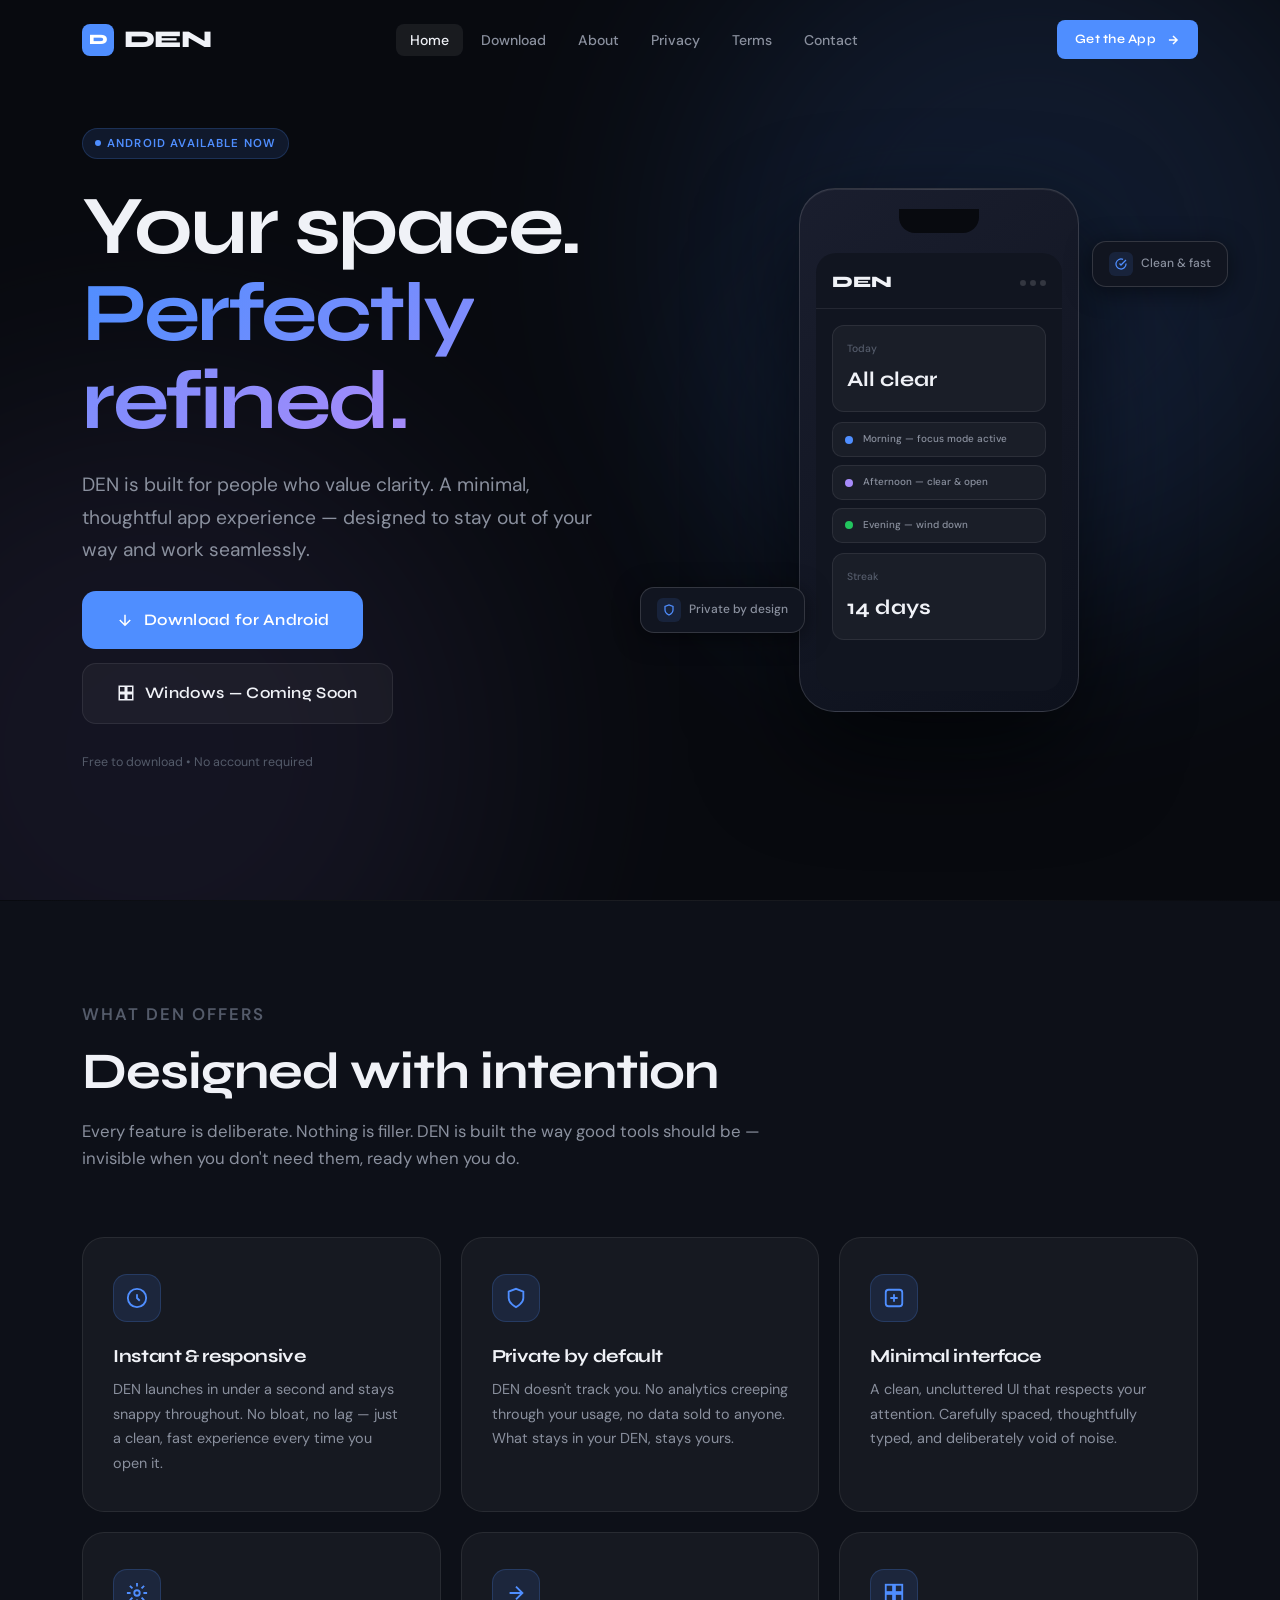
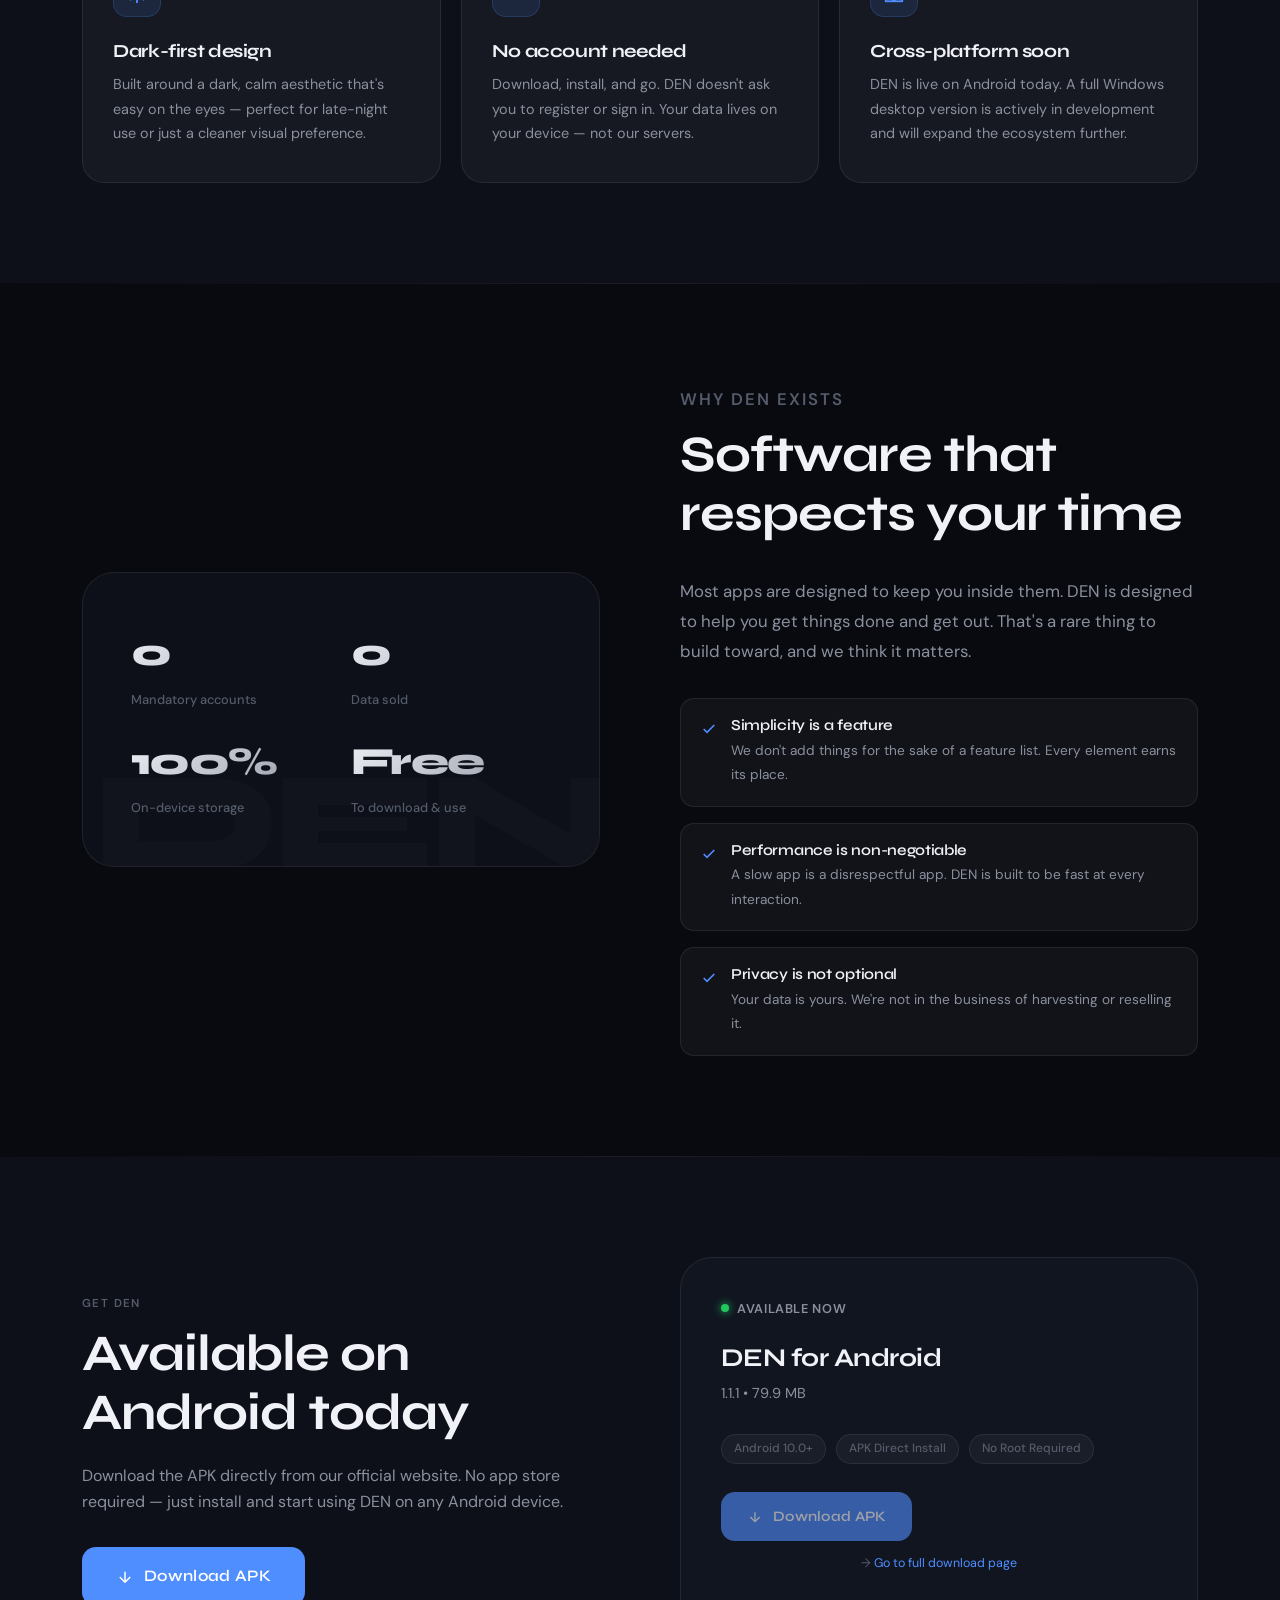
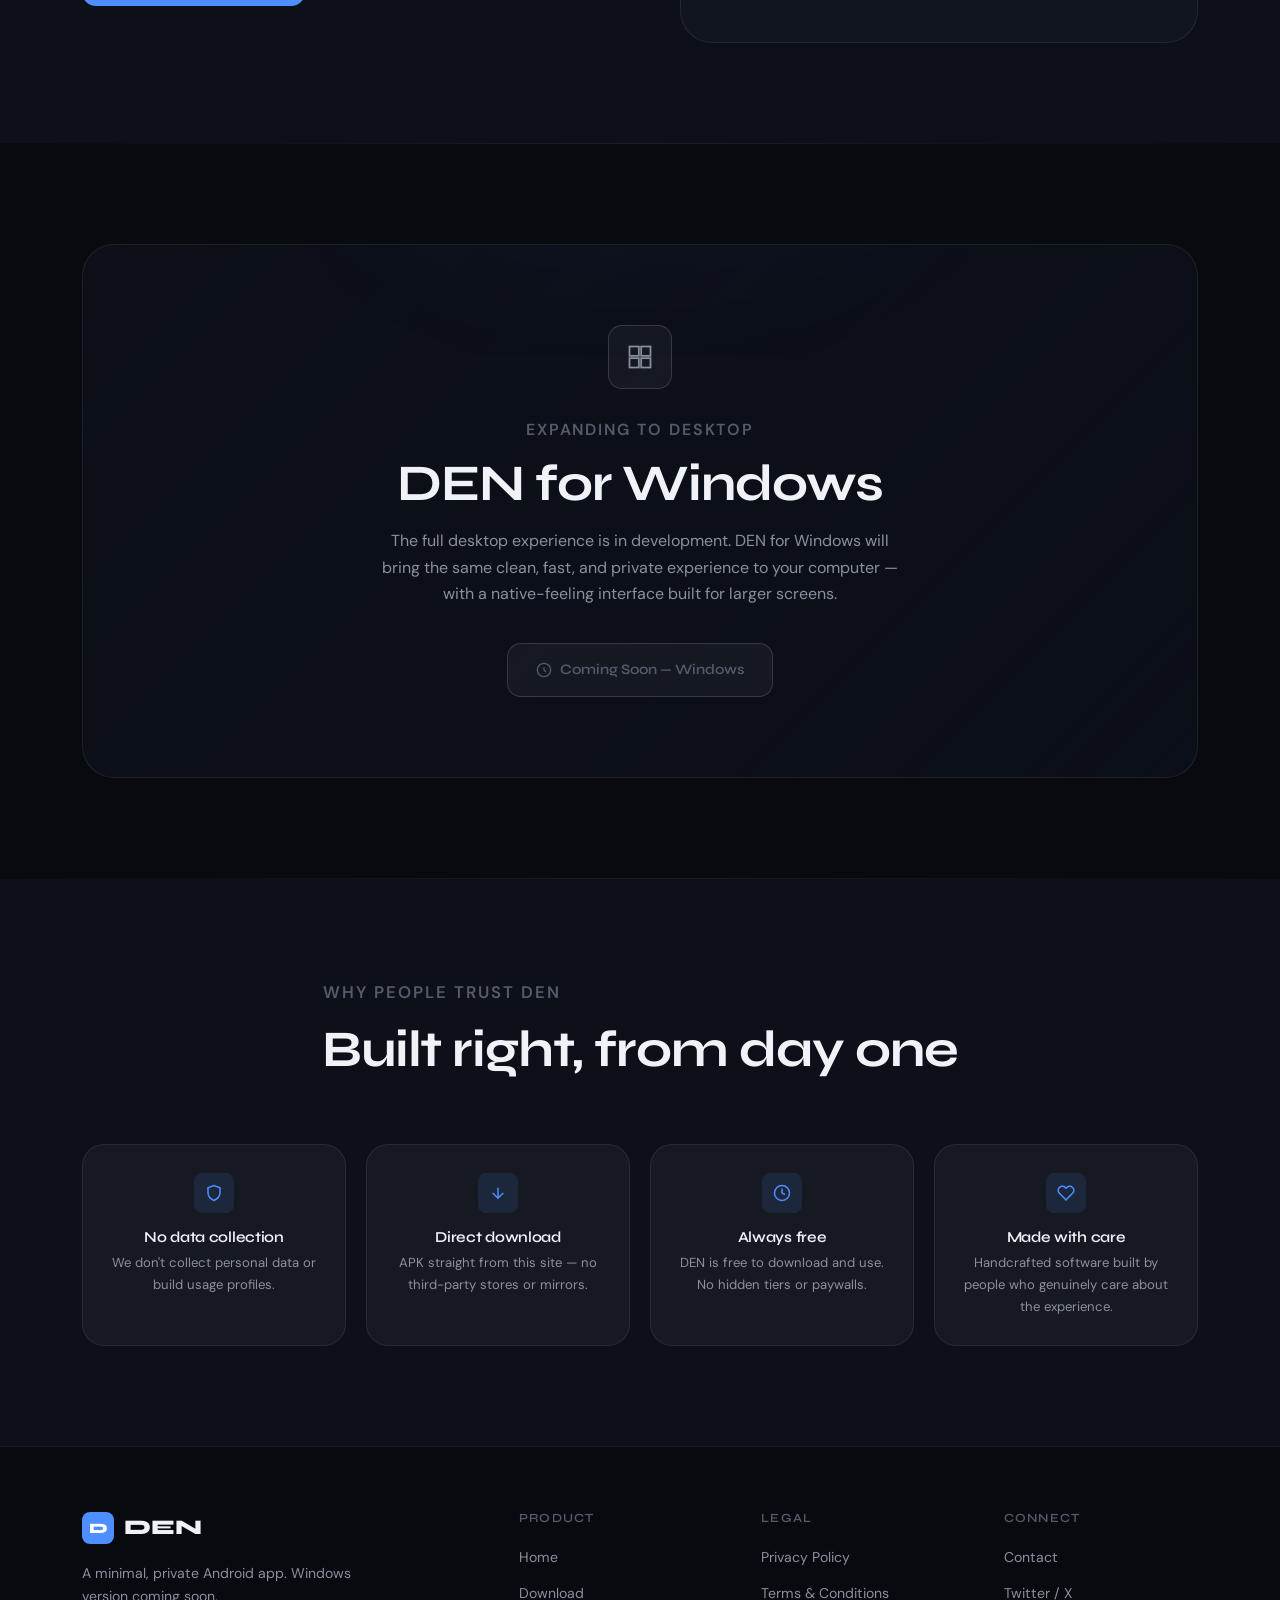
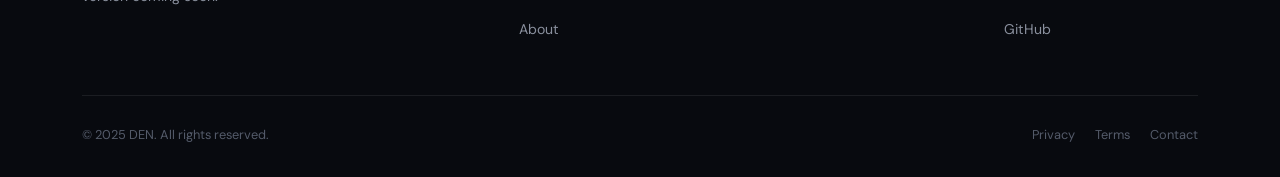
==== den_website/index.html @ f5a65019 "Fixed Laggy UI + Fixed Playlist Glitch + Auto Updater In App + Website Auto Updates + Fixed Admin Pa" ====
<!DOCTYPE html>
<html lang="en">

<head>
  <meta charset="UTF-8" />
  <meta name="viewport" content="width=device-width, initial-scale=1.0" />
  <meta name="description"
    content="DEN — A sleek, refined Android app. Download now and experience a new kind of simplicity." />
  <title>DEN — Your Space. Refined.</title>
  <link rel="preconnect" href="https://fonts.googleapis.com" />
  <link rel="preconnect" href="https://fonts.gstatic.com" crossorigin />
  <link rel="stylesheet" href="assets/css/style.css" />
</head>

<body>

  <!-- ── Navbar ── -->
  <nav class="navbar">
    <div class="container">
      <a href="index.html" class="nav-logo">
        <div class="logo-mark">D</div>
        DEN
      </a>
      <ul class="nav-links">
        <li><a href="index.html">Home</a></li>
        <li><a href="download.html">Download</a></li>
        <li><a href="about.html">About</a></li>
        <li><a href="privacy.html">Privacy</a></li>
        <li><a href="terms.html">Terms</a></li>
        <li><a href="contact.html">Contact</a></li>
      </ul>
      <div class="nav-cta">
        <a href="download.html" class="btn btn-primary btn-sm">
          Get the App
          <svg width="14" height="14" viewBox="0 0 24 24" fill="none" stroke="currentColor" stroke-width="2.5">
            <path d="M5 12h14M12 5l7 7-7 7" />
          </svg>
        </a>
      </div>
      <button class="nav-hamburger" aria-label="Open menu">
        <span></span><span></span><span></span>
      </button>
    </div>
  </nav>

  <!-- Mobile Nav -->
  <div class="nav-mobile">
    <a href="index.html">Home</a>
    <a href="download.html">Download</a>
    <a href="about.html">About</a>
    <a href="privacy.html">Privacy</a>
    <a href="terms.html">Terms</a>
    <a href="contact.html">Contact</a>
    <div class="nav-mobile-cta">
      <a href="download.html" class="btn btn-primary">Get the App</a>
    </div>
  </div>

  <main>

    <!-- ── Hero ── -->
    <section class="hero">
      <div class="hero-bg">
        <div class="hero-glow hero-glow-1"></div>
        <div class="hero-glow hero-glow-2"></div>
      </div>
      <div class="container">
        <div class="hero-grid">

          <div class="hero-content">
            <div class="hero-badge">
              <span class="tag">
                <span class="tag-dot"></span>
                Android Available Now
              </span>
            </div>
            <h1 class="hero-title">
              Your space.<br />
              <span>Perfectly refined.</span>
            </h1>
            <p class="hero-sub">
              DEN is built for people who value clarity. A minimal, thoughtful app experience — designed to stay out of
              your way and work seamlessly.
            </p>
            <div class="hero-actions">
              <!-- REPLACE: Update href with your actual APK download URL -->
              <a href="download.html" class="btn btn-primary btn-lg">
                <svg width="18" height="18" viewBox="0 0 24 24" fill="none" stroke="currentColor" stroke-width="2">
                  <path d="M12 5v14M5 12l7 7 7-7" />
                </svg>
                Download for Android
              </a>
              <a href="#windows" class="btn btn-ghost btn-lg">
                <svg width="18" height="18" viewBox="0 0 24 24" fill="none" stroke="currentColor" stroke-width="2">
                  <rect x="3" y="3" width="8" height="8" />
                  <rect x="13" y="3" width="8" height="8" />
                  <rect x="3" y="13" width="8" height="8" />
                  <rect x="13" y="13" width="8" height="8" />
                </svg>
                Windows — Coming Soon
              </a>
            </div>
            <p class="hero-note">Free to download &bull; No account required</p>
          </div>

          <div class="hero-visual">
            <div class="hero-device">
              <div class="hero-device-glow"></div>
              <div class="device-frame">
                <div class="device-notch"></div>
                <div class="device-screen">
                  <div class="screen-header">
                    <span class="screen-logo">DEN</span>
                    <div class="screen-dots">
                      <span></span><span></span><span></span>
                    </div>
                  </div>
                  <div class="screen-body">
                    <div class="screen-card">
                      <div class="screen-card-title">Today</div>
                      <div class="screen-card-val">All clear</div>
                    </div>
                    <div class="screen-list">
                      <div class="screen-item">
                        <div class="screen-item-dot" style="background:#4f8eff"></div>
                        <div class="screen-item-text">Morning — focus mode active</div>
                      </div>
                      <div class="screen-item">
                        <div class="screen-item-dot" style="background:#a78bfa"></div>
                        <div class="screen-item-text">Afternoon — clear &amp; open</div>
                      </div>
                      <div class="screen-item">
                        <div class="screen-item-dot" style="background:#22c55e"></div>
                        <div class="screen-item-text">Evening — wind down</div>
                      </div>
                    </div>
                    <div class="screen-card">
                      <div class="screen-card-title">Streak</div>
                      <div class="screen-card-val">14 days</div>
                    </div>
                  </div>
                </div>
              </div>
            </div>

            <div class="hero-float-tag hero-float-tag-1">
              <div class="float-icon">
                <svg width="12" height="12" viewBox="0 0 24 24" fill="none" stroke="currentColor" stroke-width="2.5">
                  <path d="M22 11.08V12a10 10 0 1 1-5.93-9.14" />
                  <polyline points="22,4 12,14.01 9,11.01" />
                </svg>
              </div>
              Clean &amp; fast
            </div>
            <div class="hero-float-tag hero-float-tag-2">
              <div class="float-icon">
                <svg width="12" height="12" viewBox="0 0 24 24" fill="none" stroke="currentColor" stroke-width="2.5">
                  <path d="M12 22s8-4 8-10V5l-8-3-8 3v7c0 6 8 10 8 10z" />
                </svg>
              </div>
              Private by design
            </div>
          </div>

        </div>
      </div>
    </section>

    <div class="divider"></div>

    <!-- ── Features ── -->
    <section class="features">
      <div class="container">
        <div class="section-head reveal">
          <p class="label">What DEN offers</p>
          <h2>Designed with intention</h2>
          <p>Every feature is deliberate. Nothing is filler. DEN is built the way good tools should be — invisible when
            you don't need them, ready when you do.</p>
        </div>

        <div class="features-grid">
          <div class="feature-card reveal reveal-delay-1">
            <div class="feature-icon">
              <svg width="22" height="22" viewBox="0 0 24 24" fill="none" stroke="currentColor" stroke-width="2">
                <circle cx="12" cy="12" r="10" />
                <path d="M12 8v4l3 3" />
              </svg>
            </div>
            <h3>Instant &amp; responsive</h3>
            <p>DEN launches in under a second and stays snappy throughout. No bloat, no lag — just a clean, fast
              experience every time you open it.</p>
          </div>

          <div class="feature-card reveal reveal-delay-2">
            <div class="feature-icon">
              <svg width="22" height="22" viewBox="0 0 24 24" fill="none" stroke="currentColor" stroke-width="2">
                <path d="M12 22s8-4 8-10V5l-8-3-8 3v7c0 6 8 10 8 10z" />
              </svg>
            </div>
            <h3>Private by default</h3>
            <p>DEN doesn't track you. No analytics creeping through your usage, no data sold to anyone. What stays in
              your DEN, stays yours.</p>
          </div>

          <div class="feature-card reveal reveal-delay-3">
            <div class="feature-icon">
              <svg width="22" height="22" viewBox="0 0 24 24" fill="none" stroke="currentColor" stroke-width="2">
                <rect x="3" y="3" width="18" height="18" rx="3" />
                <path d="M8 12h8M12 8v8" />
              </svg>
            </div>
            <h3>Minimal interface</h3>
            <p>A clean, uncluttered UI that respects your attention. Carefully spaced, thoughtfully typed, and
              deliberately void of noise.</p>
          </div>

          <div class="feature-card reveal reveal-delay-1">
            <div class="feature-icon">
              <svg width="22" height="22" viewBox="0 0 24 24" fill="none" stroke="currentColor" stroke-width="2">
                <circle cx="12" cy="12" r="3" />
                <path
                  d="M12 1v4M12 19v4M4.22 4.22l2.83 2.83M16.95 16.95l2.83 2.83M1 12h4M19 12h4M4.22 19.78l2.83-2.83M16.95 7.05l2.83-2.83" />
              </svg>
            </div>
            <h3>Dark-first design</h3>
            <p>Built around a dark, calm aesthetic that's easy on the eyes — perfect for late-night use or just a
              cleaner visual preference.</p>
          </div>

          <div class="feature-card reveal reveal-delay-2">
            <div class="feature-icon">
              <svg width="22" height="22" viewBox="0 0 24 24" fill="none" stroke="currentColor" stroke-width="2">
                <path d="M5 12h14M12 5l7 7-7 7" />
              </svg>
            </div>
            <h3>No account needed</h3>
            <p>Download, install, and go. DEN doesn't ask you to register or sign in. Your data lives on your device —
              not our servers.</p>
          </div>

          <div class="feature-card reveal reveal-delay-3">
            <div class="feature-icon">
              <svg width="22" height="22" viewBox="0 0 24 24" fill="none" stroke="currentColor" stroke-width="2">
                <rect x="3" y="3" width="8" height="8" />
                <rect x="13" y="3" width="8" height="8" />
                <rect x="3" y="13" width="8" height="8" />
                <rect x="13" y="13" width="8" height="8" />
              </svg>
            </div>
            <h3>Cross-platform soon</h3>
            <p>DEN is live on Android today. A full Windows desktop version is actively in development and will expand
              the ecosystem further.</p>
          </div>
        </div>
      </div>
    </section>

    <div class="divider"></div>

    <!-- ── Philosophy ── -->
    <section class="philosophy">
      <div class="container">
        <div class="philosophy-inner">

          <div class="philosophy-visual reveal">
            <div class="phil-box">
              <div class="phil-stats">
                <div class="phil-stat">
                  <div class="phil-stat-num">0</div>
                  <div class="phil-stat-label">Mandatory accounts</div>
                </div>
                <div class="phil-stat">
                  <div class="phil-stat-num">0</div>
                  <div class="phil-stat-label">Data sold</div>
                </div>
                <div class="phil-stat">
                  <div class="phil-stat-num">100%</div>
                  <div class="phil-stat-label">On-device storage</div>
                </div>
                <div class="phil-stat">
                  <div class="phil-stat-num">Free</div>
                  <div class="phil-stat-label">To download &amp; use</div>
                </div>
              </div>
            </div>
          </div>

          <div class="philosophy-content reveal reveal-delay-2">
            <div>
              <p class="label" style="margin-bottom:12px">Why DEN exists</p>
              <h2>Software that respects your time</h2>
            </div>
            <p>Most apps are designed to keep you inside them. DEN is designed to help you get things done and get out.
              That's a rare thing to build toward, and we think it matters.</p>

            <div class="philosophy-points">
              <div class="phil-point">
                <div class="phil-point-icon">
                  <svg width="16" height="16" viewBox="0 0 24 24" fill="none" stroke="currentColor" stroke-width="2.5">
                    <polyline points="20 6 9 17 4 12" />
                  </svg>
                </div>
                <div>
                  <h4>Simplicity is a feature</h4>
                  <p>We don't add things for the sake of a feature list. Every element earns its place.</p>
                </div>
              </div>
              <div class="phil-point">
                <div class="phil-point-icon">
                  <svg width="16" height="16" viewBox="0 0 24 24" fill="none" stroke="currentColor" stroke-width="2.5">
                    <polyline points="20 6 9 17 4 12" />
                  </svg>
                </div>
                <div>
                  <h4>Performance is non-negotiable</h4>
                  <p>A slow app is a disrespectful app. DEN is built to be fast at every interaction.</p>
                </div>
              </div>
              <div class="phil-point">
                <div class="phil-point-icon">
                  <svg width="16" height="16" viewBox="0 0 24 24" fill="none" stroke="currentColor" stroke-width="2.5">
                    <polyline points="20 6 9 17 4 12" />
                  </svg>
                </div>
                <div>
                  <h4>Privacy is not optional</h4>
                  <p>Your data is yours. We're not in the business of harvesting or reselling it.</p>
                </div>
              </div>
            </div>
          </div>

        </div>
      </div>
    </section>

    <div class="divider"></div>

    <!-- ── Download Preview ── -->
    <section class="download-preview">
      <div class="container">
        <div class="dl-preview-grid">

          <div class="reveal">
            <p class="label" style="margin-bottom:12px">Get DEN</p>
            <h2 style="margin-bottom:20px">Available on Android today</h2>
            <p style="margin-bottom:32px">Download the APK directly from our official website. No app store required —
              just install and start using DEN on any Android device.</p>
            <!-- REPLACE: Update href with your actual APK download URL -->
            <a href="download.html" class="btn btn-primary btn-lg">
              <svg width="18" height="18" viewBox="0 0 24 24" fill="none" stroke="currentColor" stroke-width="2">
                <path d="M12 5v14M5 12l7 7 7-7" />
              </svg>
              Download APK
            </a>
          </div>

          <div class="reveal reveal-delay-2">
            <div class="dl-card featured">
              <div class="dl-card-status">
                <div class="status-dot green"></div>
                <span class="status-text">Available Now</span>
              </div>
              <h3>DEN for Android</h3>
              <p><span class="app-version">1.1.1</span> &bull; <span class="app-size">79.9 MB</span></p>
              <div class="dl-card-meta">
                <span class="meta-chip">Android 10.0+</span>
                <span class="meta-chip">APK Direct Install</span>
                <span class="meta-chip">No Root Required</span>
              </div>
              <!-- REPLACE: Replace href="#" with your actual APK file URL -->
              <a href="#" class="btn btn-primary" style="pointer-events:none;opacity:.6">
                <svg width="16" height="16" viewBox="0 0 24 24" fill="none" stroke="currentColor" stroke-width="2">
                  <path d="M12 5v14M5 12l7 7 7-7" />
                </svg>
                Download APK
              </a>
              <p class="dl-note" style="margin-top:12px;font-size:.78rem;color:var(--text-3)">→ <a href="download.html"
                  style="color:var(--accent)">Go to full download page</a></p>
            </div>
          </div>

        </div>
      </div>
    </section>

    <div class="divider"></div>

    <!-- ── Windows Coming Soon ── -->
    <section class="windows-section" id="windows">
      <div class="container">
        <div class="windows-inner reveal">
          <div class="windows-icon">
            <svg width="28" height="28" viewBox="0 0 24 24" fill="none" stroke="currentColor" stroke-width="1.5">
              <rect x="3" y="3" width="8" height="8" />
              <rect x="13" y="3" width="8" height="8" />
              <rect x="3" y="13" width="8" height="8" />
              <rect x="13" y="13" width="8" height="8" />
            </svg>
          </div>
          <p class="label" style="margin-bottom:12px">Expanding to desktop</p>
          <h2>DEN for Windows</h2>
          <p>The full desktop experience is in development. DEN for Windows will bring the same clean, fast, and private
            experience to your computer — with a native-feeling interface built for larger screens.</p>
          <div class="windows-coming">
            <svg width="16" height="16" viewBox="0 0 24 24" fill="none" stroke="currentColor" stroke-width="2">
              <circle cx="12" cy="12" r="10" />
              <path d="M12 8v4l3 3" />
            </svg>
            Coming Soon — Windows
          </div>
        </div>
      </div>
    </section>

    <div class="divider"></div>

    <!-- ── Trust ── -->
    <section class="trust">
      <div class="container">
        <div class="section-head reveal" style="text-align:center">
          <p class="label">Why people trust DEN</p>
          <h2>Built right, from day one</h2>
        </div>
        <div class="trust-grid">
          <div class="trust-item reveal reveal-delay-1">
            <div class="trust-icon">
              <svg width="18" height="18" viewBox="0 0 24 24" fill="none" stroke="currentColor" stroke-width="2">
                <path d="M12 22s8-4 8-10V5l-8-3-8 3v7c0 6 8 10 8 10z" />
              </svg>
            </div>
            <h4>No data collection</h4>
            <p>We don't collect personal data or build usage profiles.</p>
          </div>
          <div class="trust-item reveal reveal-delay-2">
            <div class="trust-icon">
              <svg width="18" height="18" viewBox="0 0 24 24" fill="none" stroke="currentColor" stroke-width="2">
                <path d="M12 5v14M5 12l7 7 7-7" />
              </svg>
            </div>
            <h4>Direct download</h4>
            <p>APK straight from this site — no third-party stores or mirrors.</p>
          </div>
          <div class="trust-item reveal reveal-delay-3">
            <div class="trust-icon">
              <svg width="18" height="18" viewBox="0 0 24 24" fill="none" stroke="currentColor" stroke-width="2">
                <circle cx="12" cy="12" r="10" />
                <polyline points="12,6 12,12 16,14" />
              </svg>
            </div>
            <h4>Always free</h4>
            <p>DEN is free to download and use. No hidden tiers or paywalls.</p>
          </div>
          <div class="trust-item reveal reveal-delay-4">
            <div class="trust-icon">
              <svg width="18" height="18" viewBox="0 0 24 24" fill="none" stroke="currentColor" stroke-width="2">
                <path
                  d="M20.84 4.61a5.5 5.5 0 0 0-7.78 0L12 5.67l-1.06-1.06a5.5 5.5 0 0 0-7.78 7.78l1.06 1.06L12 21.23l7.78-7.78 1.06-1.06a5.5 5.5 0 0 0 0-7.78z" />
              </svg>
            </div>
            <h4>Made with care</h4>
            <p>Handcrafted software built by people who genuinely care about the experience.</p>
          </div>
        </div>
      </div>
    </section>

  </main>

  <!-- ── Footer ── -->
  <footer>
    <div class="container">
      <div class="footer-grid">
        <div class="footer-brand">
          <div class="footer-brand-logo">
            <div class="logo-mark">D</div>
            DEN
          </div>
          <p>A minimal, private Android app. Windows version coming soon.</p>
        </div>
        <div class="footer-col">
          <h5>Product</h5>
          <ul>
            <li><a href="index.html">Home</a></li>
            <li><a href="download.html">Download</a></li>
            <li><a href="about.html">About</a></li>
          </ul>
        </div>
        <div class="footer-col">
          <h5>Legal</h5>
          <ul>
            <li><a href="privacy.html">Privacy Policy</a></li>
            <li><a href="terms.html">Terms &amp; Conditions</a></li>
          </ul>
        </div>
        <div class="footer-col">
          <h5>Connect</h5>
          <ul>
            <li><a href="contact.html">Contact</a></li>
            <!-- REPLACE: Add social profile URLs -->
            <li><a href="#">Twitter / X</a></li>
            <li><a href="#">GitHub</a></li>
          </ul>
        </div>
      </div>
      <div class="footer-bottom">
        <p>&copy; 2025 DEN. All rights reserved.</p>
        <div class="footer-bottom-links">
          <a href="privacy.html">Privacy</a>
          <a href="terms.html">Terms</a>
          <a href="contact.html">Contact</a>
        </div>
      </div>
    </div>
  </footer>

  <script src="assets/js/script.js"></script>
</body>

</html>
---- den_website/assets/css/style.css ----
/* ============================================
   DEN — Global Stylesheet
   ============================================ */

@import url('https://fonts.googleapis.com/css2?family=Syne:wght@400;500;600;700;800&family=DM+Sans:ital,opsz,wght@0,9..40,300;0,9..40,400;0,9..40,500;1,9..40,300&display=swap');

/* ── Variables ── */
:root {
  --bg:          #080a0f;
  --bg-2:        #0d1018;
  --bg-3:        #111520;
  --surface:     rgba(255,255,255,0.04);
  --surface-2:   rgba(255,255,255,0.07);
  --border:      rgba(255,255,255,0.08);
  --border-2:    rgba(255,255,255,0.14);

  --text:        #f0f2f7;
  --text-2:      #8a909e;
  --text-3:      #545b6a;

  --accent:      #4f8eff;
  --accent-soft: rgba(79,142,255,0.12);
  --accent-glow: rgba(79,142,255,0.25);
  --accent-2:    #a78bfa;

  --radius-sm:   8px;
  --radius:      14px;
  --radius-lg:   22px;
  --radius-xl:   32px;

  --font-display: 'Syne', sans-serif;
  --font-body:    'DM Sans', sans-serif;

  --transition:  0.22s cubic-bezier(0.4,0,0.2,1);
  --shadow:      0 4px 24px rgba(0,0,0,0.5);
  --shadow-lg:   0 12px 60px rgba(0,0,0,0.7);
}

/* ── Reset ── */
*, *::before, *::after { box-sizing: border-box; margin: 0; padding: 0; }

html {
  scroll-behavior: smooth;
  -webkit-font-smoothing: antialiased;
}

body {
  font-family: var(--font-body);
  background: var(--bg);
  color: var(--text);
  line-height: 1.65;
  overflow-x: hidden;
}

img { display: block; max-width: 100%; }
a { color: inherit; text-decoration: none; }
button { cursor: pointer; border: none; background: none; font: inherit; }
ul { list-style: none; }

/* ── Scrollbar ── */
::-webkit-scrollbar { width: 6px; }
::-webkit-scrollbar-track { background: var(--bg); }
::-webkit-scrollbar-thumb { background: var(--border-2); border-radius: 99px; }

/* ── Selection ── */
::selection { background: var(--accent-soft); color: var(--text); }

/* ── Typography ── */
h1, h2, h3, h4, h5 {
  font-family: var(--font-display);
  font-weight: 700;
  line-height: 1.15;
  letter-spacing: -0.02em;
}

h1 { font-size: clamp(2.6rem, 6vw, 5rem); }
h2 { font-size: clamp(2rem, 4vw, 3.2rem); }
h3 { font-size: clamp(1.25rem, 2.5vw, 1.6rem); }
h4 { font-size: 1.1rem; font-weight: 600; }

p { color: var(--text-2); max-width: 60ch; }

/* ── Layout ── */
.container {
  width: 100%;
  max-width: 1180px;
  margin: 0 auto;
  padding: 0 32px;
}

section { padding: 100px 0; }

/* ── Utilities ── */
.tag {
  display: inline-flex;
  align-items: center;
  gap: 6px;
  font-size: 0.72rem;
  font-weight: 600;
  letter-spacing: 0.1em;
  text-transform: uppercase;
  color: var(--accent);
  background: var(--accent-soft);
  border: 1px solid rgba(79,142,255,0.2);
  padding: 5px 12px;
  border-radius: 99px;
}

.tag-dot {
  width: 6px;
  height: 6px;
  background: var(--accent);
  border-radius: 50%;
  animation: pulse 2s ease infinite;
}

@keyframes pulse {
  0%, 100% { opacity: 1; transform: scale(1); }
  50% { opacity: 0.5; transform: scale(0.7); }
}

.label {
  font-size: 0.72rem;
  font-weight: 600;
  letter-spacing: 0.12em;
  text-transform: uppercase;
  color: var(--text-3);
}

.section-head {
  margin-bottom: 64px;
}

.section-head .label {
  margin-bottom: 14px;
}

.section-head h2 {
  margin-bottom: 16px;
}

.section-head p {
  font-size: 1.05rem;
}

/* ── Divider ── */
.divider {
  height: 1px;
  background: linear-gradient(90deg, transparent, var(--border), transparent);
  margin: 0;
}

/* ── Buttons ── */
.btn {
  display: inline-flex;
  align-items: center;
  gap: 10px;
  font-family: var(--font-display);
  font-size: 0.9rem;
  font-weight: 600;
  letter-spacing: 0.02em;
  padding: 13px 26px;
  border-radius: var(--radius);
  transition: var(--transition);
  position: relative;
  overflow: hidden;
  white-space: nowrap;
}

.btn::before {
  content: '';
  position: absolute;
  inset: 0;
  opacity: 0;
  transition: opacity var(--transition);
}

.btn-primary {
  background: var(--accent);
  color: #fff;
  box-shadow: 0 0 0 0 var(--accent-glow);
}

.btn-primary::before {
  background: rgba(255,255,255,0.12);
}

.btn-primary:hover {
  transform: translateY(-2px);
  box-shadow: 0 8px 32px var(--accent-glow);
}

.btn-primary:hover::before { opacity: 1; }

.btn-primary:active { transform: translateY(0); }

.btn-ghost {
  background: var(--surface);
  color: var(--text);
  border: 1px solid var(--border);
}

.btn-ghost::before {
  background: var(--surface-2);
}

.btn-ghost:hover {
  border-color: var(--border-2);
  transform: translateY(-1px);
}

.btn-ghost:hover::before { opacity: 1; }

.btn-disabled {
  background: var(--surface);
  color: var(--text-3);
  border: 1px solid var(--border);
  cursor: not-allowed;
  pointer-events: none;
}

.btn-lg {
  font-size: 1rem;
  padding: 16px 34px;
  border-radius: var(--radius);
}

.btn-sm {
  font-size: 0.8rem;
  padding: 9px 18px;
  border-radius: var(--radius-sm);
}

/* ── Icon in button ── */
.btn svg {
  flex-shrink: 0;
  transition: transform var(--transition);
}
.btn:hover svg { transform: translateX(2px); }

/* ── Navbar ── */
.navbar {
  position: fixed;
  top: 0;
  left: 0;
  right: 0;
  z-index: 1000;
  padding: 20px 0;
  transition: background var(--transition), padding var(--transition), box-shadow var(--transition);
}

.navbar.scrolled {
  padding: 14px 0;
  background: rgba(8,10,15,0.85);
  backdrop-filter: blur(20px);
  -webkit-backdrop-filter: blur(20px);
  border-bottom: 1px solid var(--border);
  box-shadow: 0 4px 40px rgba(0,0,0,0.4);
}

.navbar .container {
  display: flex;
  align-items: center;
  justify-content: space-between;
}

.nav-logo {
  font-family: var(--font-display);
  font-size: 1.5rem;
  font-weight: 800;
  letter-spacing: -0.03em;
  color: var(--text);
  display: flex;
  align-items: center;
  gap: 10px;
  transition: opacity var(--transition);
}

.nav-logo:hover { opacity: 0.8; }

.logo-mark {
  width: 32px;
  height: 32px;
  background: var(--accent);
  border-radius: 8px;
  display: flex;
  align-items: center;
  justify-content: center;
  font-size: 0.9rem;
  font-weight: 800;
  color: #fff;
}

.nav-links {
  display: flex;
  align-items: center;
  gap: 4px;
}

.nav-links a {
  font-size: 0.88rem;
  font-weight: 500;
  color: var(--text-2);
  padding: 7px 14px;
  border-radius: var(--radius-sm);
  transition: var(--transition);
  position: relative;
}

.nav-links a:hover {
  color: var(--text);
  background: var(--surface);
}

.nav-links a.active {
  color: var(--text);
  background: var(--surface-2);
}

.nav-cta {
  display: flex;
  align-items: center;
  gap: 10px;
}

/* Hamburger */
.nav-hamburger {
  display: none;
  flex-direction: column;
  gap: 5px;
  padding: 8px;
  border-radius: var(--radius-sm);
  cursor: pointer;
  transition: background var(--transition);
}

.nav-hamburger:hover { background: var(--surface); }

.nav-hamburger span {
  display: block;
  width: 22px;
  height: 2px;
  background: var(--text);
  border-radius: 2px;
  transition: var(--transition);
}

.nav-hamburger.open span:nth-child(1) {
  transform: translateY(7px) rotate(45deg);
}
.nav-hamburger.open span:nth-child(2) { opacity: 0; transform: scaleX(0); }
.nav-hamburger.open span:nth-child(3) {
  transform: translateY(-7px) rotate(-45deg);
}

/* Mobile menu */
.nav-mobile {
  display: none;
  position: fixed;
  top: 0;
  left: 0;
  right: 0;
  bottom: 0;
  background: rgba(8,10,15,0.97);
  backdrop-filter: blur(24px);
  z-index: 999;
  flex-direction: column;
  align-items: center;
  justify-content: center;
  gap: 12px;
  opacity: 0;
  pointer-events: none;
  transition: opacity 0.3s ease;
}

.nav-mobile.open {
  display: flex;
  opacity: 1;
  pointer-events: all;
}

.nav-mobile a {
  font-family: var(--font-display);
  font-size: 2rem;
  font-weight: 700;
  color: var(--text-2);
  transition: var(--transition);
}

.nav-mobile a:hover,
.nav-mobile a.active { color: var(--text); }

.nav-mobile .nav-mobile-cta {
  margin-top: 24px;
}

/* ── Hero ── */
.hero {
  min-height: 100vh;
  display: flex;
  align-items: center;
  padding-top: 100px;
  position: relative;
  overflow: hidden;
}

.hero-bg {
  position: absolute;
  inset: 0;
  pointer-events: none;
}

.hero-glow {
  position: absolute;
  width: 700px;
  height: 700px;
  border-radius: 50%;
  filter: blur(120px);
  opacity: 0.12;
}

.hero-glow-1 {
  background: var(--accent);
  top: -100px;
  right: -100px;
}

.hero-glow-2 {
  background: var(--accent-2);
  bottom: -200px;
  left: -200px;
  opacity: 0.08;
}

.hero-grid {
  display: grid;
  grid-template-columns: 1fr 1fr;
  align-items: center;
  gap: 80px;
  position: relative;
  z-index: 1;
}

.hero-content {
  display: flex;
  flex-direction: column;
  gap: 24px;
}

.hero-badge {
  align-self: flex-start;
}

.hero-title {
  font-size: clamp(3rem, 6.5vw, 5.4rem);
  line-height: 1.05;
  letter-spacing: -0.03em;
}

.hero-title span {
  background: linear-gradient(135deg, var(--accent) 0%, var(--accent-2) 100%);
  -webkit-background-clip: text;
  -webkit-text-fill-color: transparent;
  background-clip: text;
}

.hero-sub {
  font-size: clamp(1rem, 2vw, 1.2rem);
  color: var(--text-2);
  max-width: 50ch;
  line-height: 1.7;
}

.hero-actions {
  display: flex;
  align-items: center;
  gap: 14px;
  flex-wrap: wrap;
}

.hero-note {
  font-size: 0.78rem;
  color: var(--text-3);
  margin-top: 4px;
}

/* Hero visual */
.hero-visual {
  position: relative;
  display: flex;
  align-items: center;
  justify-content: center;
}

.hero-device {
  position: relative;
  width: 280px;
  margin: 0 auto;
}

.device-frame {
  background: linear-gradient(145deg, #1a1e2e 0%, #0d111c 100%);
  border: 1px solid var(--border-2);
  border-radius: 36px;
  padding: 20px 16px;
  box-shadow: 0 40px 100px rgba(0,0,0,0.7), inset 0 1px 0 rgba(255,255,255,0.06);
  position: relative;
  overflow: hidden;
}

.device-frame::before {
  content: '';
  position: absolute;
  top: 0; left: 0; right: 0;
  height: 1px;
  background: linear-gradient(90deg, transparent, rgba(255,255,255,0.1), transparent);
}

.device-notch {
  width: 80px;
  height: 24px;
  background: #080a0f;
  border-radius: 0 0 16px 16px;
  margin: 0 auto 20px;
}

.device-screen {
  background: var(--bg-3);
  border-radius: 20px;
  overflow: hidden;
  aspect-ratio: 9/16;
  max-height: 440px;
  display: flex;
  flex-direction: column;
  gap: 0;
}

.screen-header {
  padding: 16px 16px 12px;
  border-bottom: 1px solid var(--border);
  display: flex;
  align-items: center;
  justify-content: space-between;
}

.screen-logo {
  font-family: var(--font-display);
  font-size: 1rem;
  font-weight: 800;
  color: var(--text);
}

.screen-dots {
  display: flex;
  gap: 4px;
}

.screen-dots span {
  width: 6px;
  height: 6px;
  background: var(--border-2);
  border-radius: 50%;
}

.screen-body {
  flex: 1;
  padding: 16px;
  display: flex;
  flex-direction: column;
  gap: 10px;
  overflow: hidden;
}

.screen-card {
  background: var(--surface);
  border: 1px solid var(--border);
  border-radius: 12px;
  padding: 14px;
}

.screen-card-title {
  font-size: 0.65rem;
  color: var(--text-3);
  margin-bottom: 6px;
  font-weight: 500;
}

.screen-card-val {
  font-family: var(--font-display);
  font-size: 1.3rem;
  font-weight: 700;
  color: var(--text);
}

.screen-list {
  display: flex;
  flex-direction: column;
  gap: 8px;
}

.screen-item {
  display: flex;
  align-items: center;
  gap: 10px;
  padding: 10px 12px;
  background: var(--surface);
  border-radius: 10px;
  border: 1px solid var(--border);
}

.screen-item-dot {
  width: 8px;
  height: 8px;
  border-radius: 50%;
  flex-shrink: 0;
}

.screen-item-text {
  font-size: 0.62rem;
  color: var(--text-2);
  font-weight: 500;
  line-height: 1.3;
}

.hero-device-glow {
  position: absolute;
  width: 400px;
  height: 400px;
  background: var(--accent);
  border-radius: 50%;
  filter: blur(100px);
  opacity: 0.08;
  top: 50%;
  left: 50%;
  transform: translate(-50%, -50%);
  z-index: -1;
}

.hero-float-tag {
  position: absolute;
  background: var(--bg-3);
  border: 1px solid var(--border-2);
  border-radius: var(--radius);
  padding: 10px 16px;
  display: flex;
  align-items: center;
  gap: 8px;
  font-size: 0.75rem;
  font-weight: 500;
  color: var(--text-2);
  box-shadow: var(--shadow);
  animation: float 5s ease-in-out infinite;
}

@keyframes float {
  0%, 100% { transform: translateY(0); }
  50% { transform: translateY(-10px); }
}

.hero-float-tag-1 { top: 10%; right: -30px; animation-delay: 0s; }
.hero-float-tag-2 { bottom: 15%; left: -40px; animation-delay: 2.5s; }

.float-icon {
  width: 24px;
  height: 24px;
  background: var(--accent-soft);
  border-radius: 6px;
  display: flex;
  align-items: center;
  justify-content: center;
  color: var(--accent);
}

/* ── Features ── */
.features {
  background: var(--bg-2);
  position: relative;
}

.features-grid {
  display: grid;
  grid-template-columns: repeat(3, 1fr);
  gap: 20px;
}

.feature-card {
  background: var(--surface);
  border: 1px solid var(--border);
  border-radius: var(--radius-lg);
  padding: 36px 30px;
  transition: var(--transition);
  position: relative;
  overflow: hidden;
}

.feature-card::before {
  content: '';
  position: absolute;
  inset: 0;
  background: linear-gradient(135deg, var(--accent-soft) 0%, transparent 60%);
  opacity: 0;
  transition: opacity var(--transition);
  border-radius: inherit;
}

.feature-card:hover {
  border-color: var(--border-2);
  transform: translateY(-4px);
  box-shadow: 0 20px 60px rgba(0,0,0,0.5);
}

.feature-card:hover::before { opacity: 1; }

.feature-icon {
  width: 48px;
  height: 48px;
  background: var(--accent-soft);
  border: 1px solid rgba(79,142,255,0.2);
  border-radius: var(--radius);
  display: flex;
  align-items: center;
  justify-content: center;
  color: var(--accent);
  margin-bottom: 24px;
  position: relative;
  z-index: 1;
}

.feature-card h3 {
  font-size: 1.15rem;
  margin-bottom: 10px;
  position: relative;
  z-index: 1;
}

.feature-card p {
  font-size: 0.9rem;
  line-height: 1.7;
  position: relative;
  z-index: 1;
}

/* ── Philosophy ── */
.philosophy {
  position: relative;
}

.philosophy-inner {
  display: grid;
  grid-template-columns: 1fr 1fr;
  gap: 80px;
  align-items: center;
}

.philosophy-visual {
  position: relative;
}

.phil-box {
  background: var(--bg-2);
  border: 1px solid var(--border);
  border-radius: var(--radius-xl);
  padding: 48px;
  position: relative;
  overflow: hidden;
}

.phil-box::after {
  content: 'DEN';
  position: absolute;
  bottom: -30px;
  right: -10px;
  font-family: var(--font-display);
  font-size: 9rem;
  font-weight: 800;
  color: rgba(255,255,255,0.02);
  letter-spacing: -0.05em;
  pointer-events: none;
  line-height: 1;
}

.phil-stats {
  display: grid;
  grid-template-columns: 1fr 1fr;
  gap: 20px;
}

.phil-stat {
  display: flex;
  flex-direction: column;
  gap: 4px;
}

.phil-stat-num {
  font-family: var(--font-display);
  font-size: 2.4rem;
  font-weight: 800;
  background: linear-gradient(135deg, var(--text) 0%, var(--text-2) 100%);
  -webkit-background-clip: text;
  -webkit-text-fill-color: transparent;
  background-clip: text;
  letter-spacing: -0.04em;
}

.phil-stat-label {
  font-size: 0.8rem;
  color: var(--text-3);
  font-weight: 500;
}

.philosophy-content {
  display: flex;
  flex-direction: column;
  gap: 32px;
}

.philosophy-content p {
  font-size: 1.05rem;
  line-height: 1.8;
}

.philosophy-points {
  display: flex;
  flex-direction: column;
  gap: 16px;
}

.phil-point {
  display: flex;
  align-items: flex-start;
  gap: 14px;
  padding: 18px 20px;
  background: var(--surface);
  border: 1px solid var(--border);
  border-radius: var(--radius);
  transition: var(--transition);
}

.phil-point:hover {
  border-color: var(--border-2);
  background: var(--surface-2);
}

.phil-point-icon {
  color: var(--accent);
  margin-top: 2px;
  flex-shrink: 0;
}

.phil-point h4 {
  margin-bottom: 4px;
  font-size: 0.95rem;
}

.phil-point p {
  font-size: 0.85rem;
  max-width: none;
}

/* ── Download preview ── */
.download-preview {
  background: var(--bg-2);
  position: relative;
  overflow: hidden;
}

.dl-preview-grid {
  display: grid;
  grid-template-columns: 1fr 1fr;
  gap: 80px;
  align-items: center;
}

.dl-card {
  background: var(--bg-3);
  border: 1px solid var(--border);
  border-radius: var(--radius-xl);
  padding: 40px;
  position: relative;
  overflow: hidden;
  transition: var(--transition);
}

.dl-card:hover {
  border-color: var(--border-2);
}

.dl-card-status {
  display: flex;
  align-items: center;
  gap: 8px;
  margin-bottom: 24px;
}

.status-dot {
  width: 8px;
  height: 8px;
  border-radius: 50%;
}

.status-dot.green { background: #22c55e; box-shadow: 0 0 8px #22c55e; animation: pulse 2s ease infinite; }
.status-dot.amber { background: #f59e0b; }

.status-text {
  font-size: 0.8rem;
  font-weight: 600;
  letter-spacing: 0.05em;
  text-transform: uppercase;
  color: var(--text-2);
}

.dl-card h3 {
  margin-bottom: 10px;
}

.dl-card p {
  font-size: 0.9rem;
  margin-bottom: 28px;
}

.dl-card-meta {
  display: flex;
  flex-wrap: wrap;
  gap: 10px;
  margin-bottom: 28px;
}

.meta-chip {
  font-size: 0.75rem;
  background: var(--surface);
  border: 1px solid var(--border);
  border-radius: 99px;
  padding: 4px 12px;
  color: var(--text-3);
  font-weight: 500;
}

/* ── Windows Coming Soon ── */
.windows-section {
  position: relative;
  overflow: hidden;
}

.windows-inner {
  background: linear-gradient(135deg, var(--bg-2) 0%, rgba(79,142,255,0.04) 100%);
  border: 1px solid var(--border);
  border-radius: var(--radius-xl);
  padding: 80px 60px;
  text-align: center;
  position: relative;
  overflow: hidden;
}

.windows-inner::before {
  content: '';
  position: absolute;
  top: -50%;
  left: 50%;
  transform: translateX(-50%);
  width: 600px;
  height: 300px;
  background: var(--accent);
  border-radius: 50%;
  filter: blur(80px);
  opacity: 0.04;
}

.windows-icon {
  width: 64px;
  height: 64px;
  background: var(--surface);
  border: 1px solid var(--border-2);
  border-radius: var(--radius);
  display: flex;
  align-items: center;
  justify-content: center;
  margin: 0 auto 28px;
  color: var(--text-2);
}

.windows-inner h2 {
  margin-bottom: 14px;
}

.windows-inner p {
  margin: 0 auto 36px;
  max-width: 48ch;
  font-size: 1rem;
}

.windows-coming {
  display: inline-flex;
  align-items: center;
  gap: 8px;
  background: var(--surface);
  border: 1px solid var(--border-2);
  border-radius: var(--radius);
  padding: 14px 28px;
  font-family: var(--font-display);
  font-size: 0.9rem;
  font-weight: 600;
  color: var(--text-3);
}

/* ── Trust / FAQ ── */
.trust {
  background: var(--bg-2);
}

.trust-grid {
  display: grid;
  grid-template-columns: repeat(4, 1fr);
  gap: 20px;
}

.trust-item {
  padding: 28px 24px;
  background: var(--surface);
  border: 1px solid var(--border);
  border-radius: var(--radius-lg);
  text-align: center;
  transition: var(--transition);
}

.trust-item:hover {
  border-color: var(--border-2);
  transform: translateY(-3px);
}

.trust-item .trust-icon {
  width: 40px;
  height: 40px;
  background: var(--accent-soft);
  border-radius: var(--radius-sm);
  display: flex;
  align-items: center;
  justify-content: center;
  margin: 0 auto 16px;
  color: var(--accent);
}

.trust-item h4 { font-size: 0.95rem; margin-bottom: 6px; }
.trust-item p { font-size: 0.82rem; max-width: none; }

/* ── Page Banner (inner pages) ── */
.page-banner {
  padding: 140px 0 80px;
  background: var(--bg);
  position: relative;
  overflow: hidden;
}

.page-banner-glow {
  position: absolute;
  width: 500px;
  height: 300px;
  background: var(--accent);
  border-radius: 50%;
  filter: blur(100px);
  opacity: 0.07;
  top: 0;
  right: 0;
}

.page-banner .label {
  margin-bottom: 12px;
}

.page-banner h1 {
  margin-bottom: 14px;
}

.page-banner p {
  font-size: 1.05rem;
  max-width: 52ch;
}

/* ── Download page ── */
.download-cards {
  display: grid;
  grid-template-columns: 1fr 1fr;
  gap: 28px;
  margin-bottom: 80px;
}

.dl-full-card {
  background: var(--bg-2);
  border: 1px solid var(--border);
  border-radius: var(--radius-xl);
  padding: 44px 40px;
  position: relative;
  overflow: hidden;
  transition: var(--transition);
}

.dl-full-card.featured {
  border-color: rgba(79,142,255,0.3);
  background: linear-gradient(145deg, rgba(79,142,255,0.06) 0%, var(--bg-2) 100%);
}

.dl-full-card.featured::after {
  content: '';
  position: absolute;
  top: 0; left: 0; right: 0;
  height: 1px;
  background: linear-gradient(90deg, transparent, var(--accent), transparent);
}

.dl-full-card:hover {
  border-color: var(--border-2);
}

.dl-platform-icon {
  width: 56px;
  height: 56px;
  border-radius: var(--radius);
  background: var(--surface);
  border: 1px solid var(--border);
  display: flex;
  align-items: center;
  justify-content: center;
  margin-bottom: 24px;
  color: var(--text-2);
}

.dl-full-card h3 {
  margin-bottom: 8px;
}

.dl-full-card .version {
  font-size: 0.78rem;
  color: var(--text-3);
  margin-bottom: 16px;
  display: block;
}

.dl-full-card > p {
  font-size: 0.92rem;
  margin-bottom: 28px;
  max-width: none;
}

.dl-full-card .btn {
  width: 100%;
  justify-content: center;
  margin-bottom: 14px;
}

.dl-note {
  font-size: 0.78rem;
  color: var(--text-3);
  text-align: center;
}

.install-steps {
  background: var(--bg-2);
  border: 1px solid var(--border);
  border-radius: var(--radius-xl);
  padding: 52px;
  margin-bottom: 48px;
}

.install-steps h3 {
  margin-bottom: 36px;
}

.steps-list {
  display: flex;
  flex-direction: column;
  gap: 0;
  counter-reset: steps;
}

.step-item {
  display: flex;
  gap: 24px;
  align-items: flex-start;
  padding: 24px 0;
  border-bottom: 1px solid var(--border);
  counter-increment: steps;
}

.step-item:last-child { border-bottom: none; }

.step-num {
  width: 36px;
  height: 36px;
  background: var(--accent-soft);
  border: 1px solid rgba(79,142,255,0.2);
  border-radius: 50%;
  display: flex;
  align-items: center;
  justify-content: center;
  font-family: var(--font-display);
  font-size: 0.85rem;
  font-weight: 700;
  color: var(--accent);
  flex-shrink: 0;
}

.step-item h4 { margin-bottom: 5px; }
.step-item p { font-size: 0.88rem; max-width: none; }

.trust-note {
  display: flex;
  align-items: center;
  gap: 14px;
  padding: 20px 28px;
  background: var(--surface);
  border: 1px solid var(--border);
  border-radius: var(--radius);
  font-size: 0.88rem;
  color: var(--text-2);
}

.trust-note svg { color: var(--accent); flex-shrink: 0; }

/* ── About page ── */
.about-intro {
  display: grid;
  grid-template-columns: 1fr 1fr;
  gap: 80px;
  align-items: center;
  padding: 80px 0 100px;
}

.about-stat-row {
  display: flex;
  gap: 40px;
  margin-top: 36px;
}

.about-stat {
  display: flex;
  flex-direction: column;
  gap: 4px;
}

.about-stat-val {
  font-family: var(--font-display);
  font-size: 2rem;
  font-weight: 800;
  color: var(--text);
  letter-spacing: -0.04em;
}

.about-stat-lbl {
  font-size: 0.78rem;
  color: var(--text-3);
  font-weight: 500;
}

.about-story {
  background: var(--bg-2);
  padding: 100px 0;
}

.story-inner {
  max-width: 780px;
}

.story-inner h2 { margin-bottom: 28px; }
.story-inner p {
  font-size: 1.05rem;
  margin-bottom: 20px;
  max-width: none;
}

.about-values {
  padding: 100px 0;
}

.values-grid {
  display: grid;
  grid-template-columns: repeat(3, 1fr);
  gap: 24px;
}

.value-card {
  background: var(--bg-2);
  border: 1px solid var(--border);
  border-radius: var(--radius-lg);
  padding: 36px 30px;
  transition: var(--transition);
}

.value-card:hover {
  border-color: var(--border-2);
  transform: translateY(-4px);
}

.value-num {
  font-family: var(--font-display);
  font-size: 3rem;
  font-weight: 800;
  color: rgba(79,142,255,0.15);
  line-height: 1;
  margin-bottom: 20px;
  letter-spacing: -0.04em;
}

.value-card h3 { margin-bottom: 10px; font-size: 1.1rem; }
.value-card p { font-size: 0.9rem; max-width: none; }

.about-vision {
  background: var(--bg-2);
  padding: 100px 0;
}

.vision-inner {
  background: linear-gradient(135deg, rgba(79,142,255,0.07) 0%, var(--bg-3) 100%);
  border: 1px solid var(--border);
  border-radius: var(--radius-xl);
  padding: 64px;
  position: relative;
  overflow: hidden;
}

.vision-inner::after {
  content: '';
  position: absolute;
  top: 0; left: 0; right: 0;
  height: 2px;
  background: linear-gradient(90deg, transparent, var(--accent) 40%, var(--accent-2) 60%, transparent);
}

.vision-inner h2 { margin-bottom: 20px; }
.vision-inner p { font-size: 1.05rem; margin-bottom: 16px; max-width: none; }
.vision-inner p:last-of-type { margin-bottom: 32px; }

/* ── Legal pages (Privacy, Terms) ── */
.legal-page {
  padding: 40px 0 100px;
}

.legal-content {
  max-width: 820px;
}

.legal-content h2 {
  font-size: 1.6rem;
  margin-top: 52px;
  margin-bottom: 16px;
  padding-top: 52px;
  border-top: 1px solid var(--border);
}

.legal-content h2:first-of-type {
  margin-top: 0;
  padding-top: 0;
  border-top: none;
}

.legal-content h3 {
  font-size: 1.05rem;
  margin-top: 28px;
  margin-bottom: 10px;
  color: var(--text);
}

.legal-content p {
  font-size: 0.95rem;
  line-height: 1.8;
  margin-bottom: 14px;
  max-width: none;
}

.legal-content ul {
  margin: 14px 0;
  padding-left: 20px;
  list-style: disc;
  display: flex;
  flex-direction: column;
  gap: 8px;
}

.legal-content ul li {
  font-size: 0.95rem;
  color: var(--text-2);
  line-height: 1.7;
}

.legal-updated {
  display: inline-flex;
  align-items: center;
  gap: 8px;
  font-size: 0.8rem;
  color: var(--text-3);
  background: var(--surface);
  border: 1px solid var(--border);
  border-radius: 99px;
  padding: 6px 14px;
  margin-bottom: 52px;
}

/* ── Contact page ── */
.contact-grid {
  display: grid;
  grid-template-columns: 5fr 7fr;
  gap: 60px;
  align-items: start;
  padding-bottom: 100px;
}

.contact-info {
  display: flex;
  flex-direction: column;
  gap: 32px;
}

.contact-info h2 { margin-bottom: 10px; }
.contact-info > p {
  font-size: 1rem;
  max-width: none;
}

.contact-methods {
  display: flex;
  flex-direction: column;
  gap: 16px;
}

.contact-method {
  display: flex;
  align-items: center;
  gap: 16px;
  padding: 18px 20px;
  background: var(--surface);
  border: 1px solid var(--border);
  border-radius: var(--radius);
  transition: var(--transition);
  text-decoration: none;
}

.contact-method:hover {
  border-color: var(--border-2);
  background: var(--surface-2);
}

.contact-method-icon {
  width: 40px;
  height: 40px;
  background: var(--accent-soft);
  border-radius: var(--radius-sm);
  display: flex;
  align-items: center;
  justify-content: center;
  color: var(--accent);
  flex-shrink: 0;
}

.contact-method-label {
  font-size: 0.75rem;
  color: var(--text-3);
  font-weight: 500;
  margin-bottom: 2px;
}

.contact-method-val {
  font-size: 0.9rem;
  font-weight: 500;
  color: var(--text);
}

.contact-socials h4 { margin-bottom: 14px; }

.social-links {
  display: flex;
  gap: 10px;
}

.social-link {
  width: 40px;
  height: 40px;
  background: var(--surface);
  border: 1px solid var(--border);
  border-radius: var(--radius-sm);
  display: flex;
  align-items: center;
  justify-content: center;
  color: var(--text-3);
  transition: var(--transition);
}

.social-link:hover {
  background: var(--surface-2);
  border-color: var(--border-2);
  color: var(--text);
}

/* Contact form */
.contact-form-wrap {
  background: var(--bg-2);
  border: 1px solid var(--border);
  border-radius: var(--radius-xl);
  padding: 44px 40px;
}

.contact-form-wrap h3 {
  margin-bottom: 8px;
  font-size: 1.3rem;
}

.form-note {
  font-size: 0.82rem;
  color: var(--text-3);
  margin-bottom: 32px;
}

.form-group {
  margin-bottom: 20px;
}

.form-group label {
  display: block;
  font-size: 0.8rem;
  font-weight: 600;
  letter-spacing: 0.05em;
  text-transform: uppercase;
  color: var(--text-3);
  margin-bottom: 8px;
}

.form-group input,
.form-group select,
.form-group textarea {
  width: 100%;
  background: var(--surface);
  border: 1px solid var(--border);
  border-radius: var(--radius);
  padding: 13px 16px;
  font-family: var(--font-body);
  font-size: 0.92rem;
  color: var(--text);
  transition: var(--transition);
  outline: none;
  -webkit-appearance: none;
  appearance: none;
}

.form-group input::placeholder,
.form-group textarea::placeholder {
  color: var(--text-3);
}

.form-group input:focus,
.form-group select:focus,
.form-group textarea:focus {
  border-color: var(--accent);
  background: var(--surface-2);
  box-shadow: 0 0 0 3px var(--accent-soft);
}

.form-group textarea {
  resize: vertical;
  min-height: 120px;
}

.form-row {
  display: grid;
  grid-template-columns: 1fr 1fr;
  gap: 16px;
}

.form-submit-wrap {
  margin-top: 28px;
}

.form-success {
  display: none;
  text-align: center;
  padding: 24px;
  background: rgba(34,197,94,0.08);
  border: 1px solid rgba(34,197,94,0.2);
  border-radius: var(--radius);
  color: #86efac;
  font-size: 0.9rem;
}

/* ── Footer ── */
footer {
  background: var(--bg);
  border-top: 1px solid var(--border);
  padding: 64px 0 32px;
}

.footer-grid {
  display: grid;
  grid-template-columns: 2fr 1fr 1fr 1fr;
  gap: 48px;
  margin-bottom: 52px;
}

.footer-brand {
  display: flex;
  flex-direction: column;
  gap: 16px;
}

.footer-brand-logo {
  display: flex;
  align-items: center;
  gap: 10px;
  font-family: var(--font-display);
  font-size: 1.3rem;
  font-weight: 800;
}

.footer-brand p {
  font-size: 0.88rem;
  max-width: 28ch;
}

.footer-col h5 {
  font-size: 0.78rem;
  font-weight: 600;
  letter-spacing: 0.1em;
  text-transform: uppercase;
  color: var(--text-3);
  margin-bottom: 18px;
}

.footer-col ul {
  display: flex;
  flex-direction: column;
  gap: 10px;
}

.footer-col ul li a {
  font-size: 0.88rem;
  color: var(--text-2);
  transition: color var(--transition);
}

.footer-col ul li a:hover { color: var(--text); }

.footer-bottom {
  display: flex;
  align-items: center;
  justify-content: space-between;
  padding-top: 28px;
  border-top: 1px solid var(--border);
}

.footer-bottom p {
  font-size: 0.8rem;
  color: var(--text-3);
  max-width: none;
}

.footer-bottom-links {
  display: flex;
  gap: 20px;
}

.footer-bottom-links a {
  font-size: 0.8rem;
  color: var(--text-3);
  transition: color var(--transition);
}

.footer-bottom-links a:hover { color: var(--text); }

/* ── Scroll reveal ── */
.reveal {
  opacity: 0;
  transform: translateY(28px);
  transition: opacity 0.6s cubic-bezier(0.4,0,0.2,1), transform 0.6s cubic-bezier(0.4,0,0.2,1);
}

.reveal.visible {
  opacity: 1;
  transform: none;
}

.reveal-delay-1 { transition-delay: 0.1s; }
.reveal-delay-2 { transition-delay: 0.2s; }
.reveal-delay-3 { transition-delay: 0.3s; }
.reveal-delay-4 { transition-delay: 0.4s; }
.reveal-delay-5 { transition-delay: 0.5s; }

/* ── Responsive ── */
@media (max-width: 1024px) {
  .hero-grid { gap: 48px; }
  .features-grid { grid-template-columns: repeat(2, 1fr); }
  .trust-grid { grid-template-columns: repeat(2, 1fr); }
  .footer-grid { grid-template-columns: 1fr 1fr; gap: 36px; }
  .philosophy-inner { gap: 48px; }
  .dl-preview-grid { gap: 48px; }
}

@media (max-width: 768px) {
  section { padding: 72px 0; }
  .container { padding: 0 20px; }

  .nav-links, .nav-cta { display: none; }
  .nav-hamburger { display: flex; }

  .hero-grid {
    grid-template-columns: 1fr;
    text-align: center;
    gap: 60px;
  }

  .hero-badge { align-self: center; }
  .hero-sub { margin: 0 auto; }
  .hero-actions { justify-content: center; }

  .hero-float-tag-1 { display: none; }
  .hero-float-tag-2 { display: none; }

  .hero-device { width: 220px; }

  .features-grid { grid-template-columns: 1fr; }
  .philosophy-inner { grid-template-columns: 1fr; gap: 48px; }
  .dl-preview-grid { grid-template-columns: 1fr; gap: 40px; }
  .trust-grid { grid-template-columns: repeat(2, 1fr); }
  .about-intro { grid-template-columns: 1fr; gap: 48px; }
  .about-stat-row { gap: 28px; }
  .values-grid { grid-template-columns: 1fr; }
  .download-cards { grid-template-columns: 1fr; }
  .contact-grid { grid-template-columns: 1fr; gap: 48px; }
  .form-row { grid-template-columns: 1fr; }
  .footer-grid { grid-template-columns: 1fr 1fr; gap: 28px; }
  .footer-bottom { flex-direction: column; gap: 16px; text-align: center; }
  .windows-inner { padding: 52px 28px; }
  .install-steps { padding: 36px 24px; }
  .vision-inner { padding: 40px 28px; }
  .phil-stats { grid-template-columns: 1fr 1fr; }
  .phil-box { padding: 36px 28px; }
}

@media (max-width: 480px) {
  h1 { font-size: 2.2rem; }
  h2 { font-size: 1.8rem; }
  .footer-grid { grid-template-columns: 1fr; }
  .trust-grid { grid-template-columns: 1fr; }
  .hero-actions { flex-direction: column; align-items: center; }
  .hero-actions .btn { width: 100%; justify-content: center; }
  .dl-full-card { padding: 32px 24px; }
  .contact-form-wrap { padding: 32px 24px; }
}
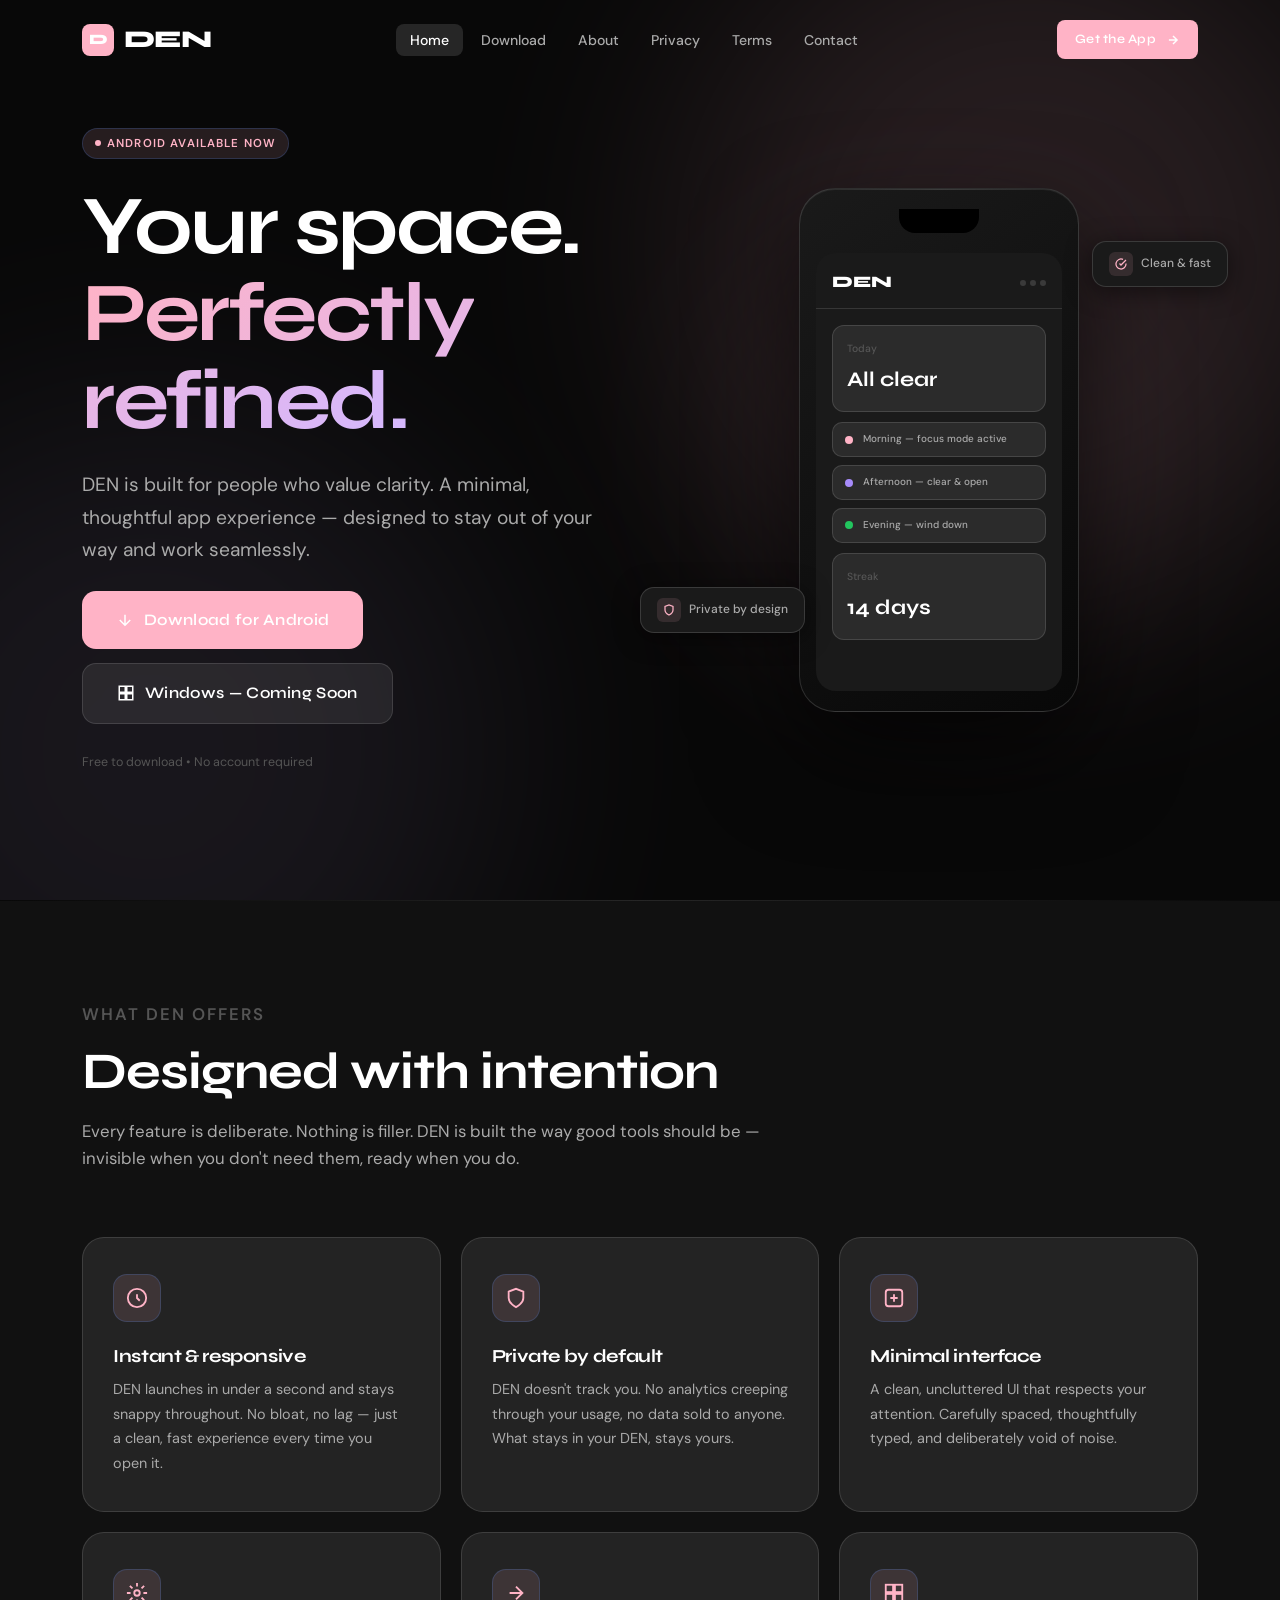
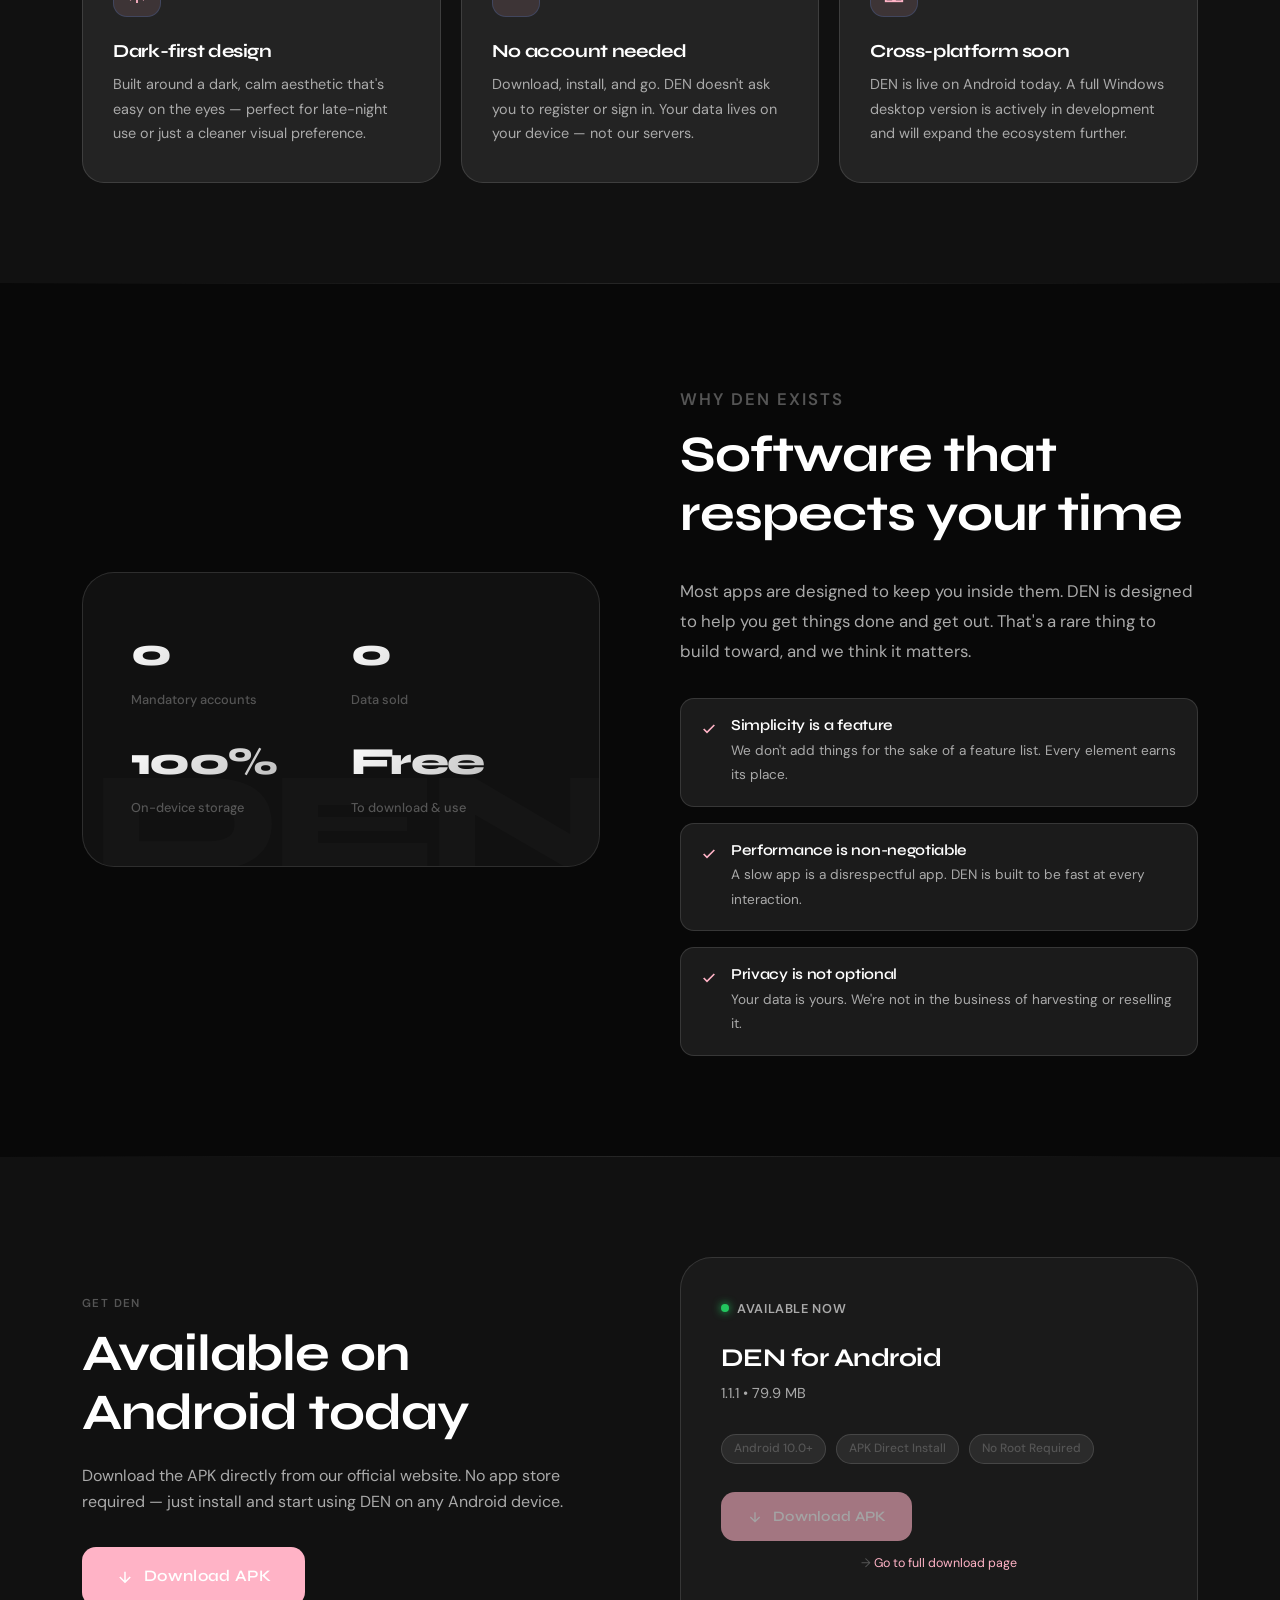
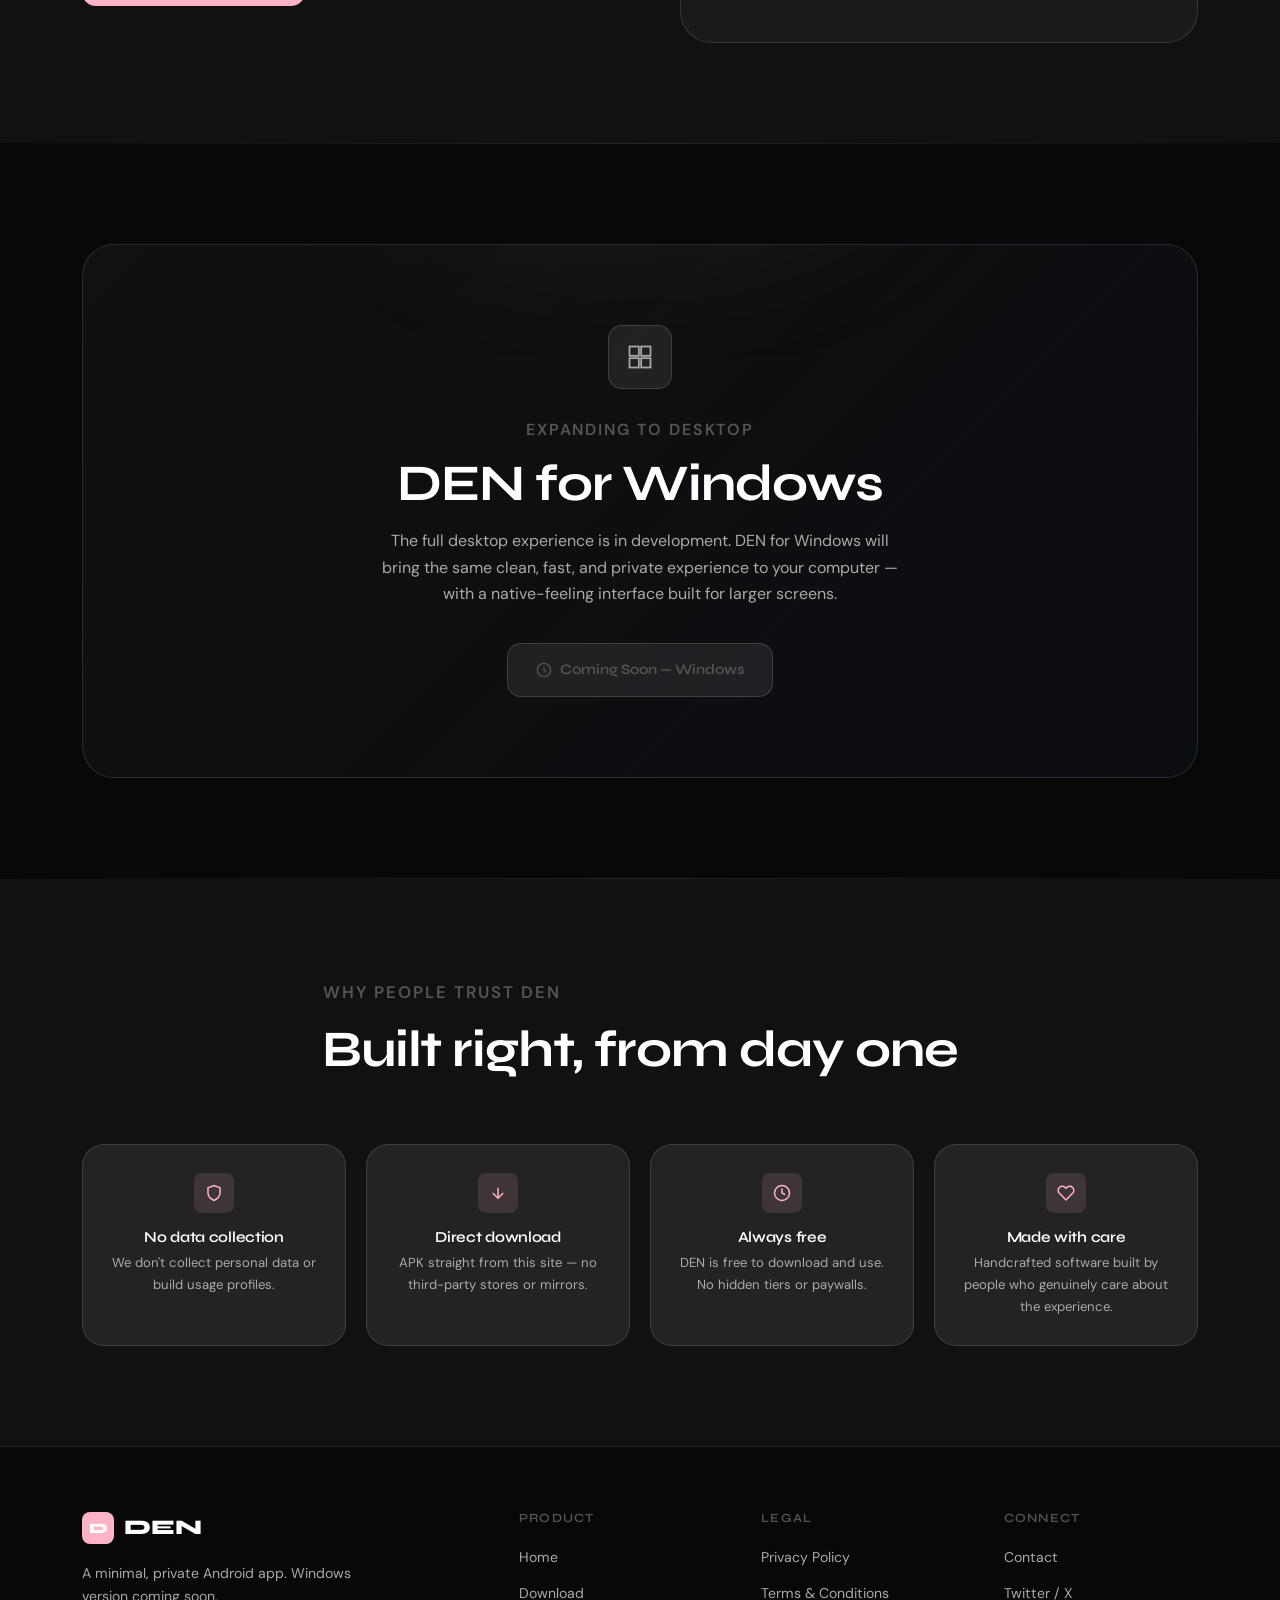
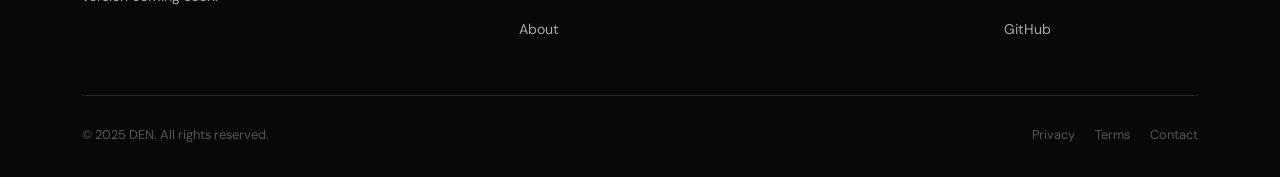
==== commit 3da5ca82: "added auto update option in app 100% working here is stable version but with lag" ====
--- a/den_website/index.html
+++ b/den_website/index.html
@@ -122,7 +122,7 @@
                     </div>
                     <div class="screen-list">
                       <div class="screen-item">
-                        <div class="screen-item-dot" style="background:#4f8eff"></div>
+                        <div class="screen-item-dot" style="background:#ffb3c6"></div>
                         <div class="screen-item-text">Morning — focus mode active</div>
                       </div>
                       <div class="screen-item">
--- a/den_website/assets/css/style.css
+++ b/den_website/assets/css/style.css
@@ -6,22 +6,22 @@
 
 /* ── Variables ── */
 :root {
-  --bg:          #080a0f;
-  --bg-2:        #0d1018;
-  --bg-3:        #111520;
-  --surface:     rgba(255,255,255,0.04);
-  --surface-2:   rgba(255,255,255,0.07);
-  --border:      rgba(255,255,255,0.08);
+  --bg:          #080808;
+  --bg-2:        #111111;
+  --bg-3:        #1A1A1A;
+  --surface:     rgba(255,255,255,0.08); /* glassWhite from app */
+  --surface-2:   rgba(255,255,255,0.12);
+  --border:      rgba(255,255,255,0.12); /* glassBorder from app */
   --border-2:    rgba(255,255,255,0.14);
 
-  --text:        #f0f2f7;
-  --text-2:      #8a909e;
-  --text-3:      #545b6a;
-
-  --accent:      #4f8eff;
-  --accent-soft: rgba(79,142,255,0.12);
-  --accent-glow: rgba(79,142,255,0.25);
-  --accent-2:    #a78bfa;
+  --text:        #ffffff;
+  --text-2:      #aaaaaa; /* textSecondary from app */
+  --text-3:      #555555; /* textMuted from app */
+
+  --accent:      #ffb3c6; /* pink from app */
+  --accent-soft: rgba(255,179,198,0.12);
+  --accent-glow: rgba(255,179,198,0.25);
+  --accent-2:    #d4b8ff; /* purple from app */
 
   --radius-sm:   8px;
   --radius:      14px;
@@ -251,7 +251,7 @@
 
 .navbar.scrolled {
   padding: 14px 0;
-  background: rgba(8,10,15,0.85);
+  background: rgba(8,8,8,0.85); /* Matches --bg */
   backdrop-filter: blur(20px);
   -webkit-backdrop-filter: blur(20px);
   border-bottom: 1px solid var(--border);
@@ -361,7 +361,7 @@
   left: 0;
   right: 0;
   bottom: 0;
-  background: rgba(8,10,15,0.97);
+  background: rgba(8,8,8,0.97); /* Matches --bg */
   backdrop-filter: blur(24px);
   z-index: 999;
   flex-direction: column;
@@ -499,7 +499,7 @@
 }
 
 .device-frame {
-  background: linear-gradient(145deg, #1a1e2e 0%, #0d111c 100%);
+  background: linear-gradient(145deg, #1A1A1A 0%, #080808 100%); /* bgTertiary to bgPrimary */
   border: 1px solid var(--border-2);
   border-radius: 36px;
   padding: 20px 16px;
@@ -519,7 +519,7 @@
 .device-notch {
   width: 80px;
   height: 24px;
-  background: #080a0f;
+  background: #000000;
   border-radius: 0 0 16px 16px;
   margin: 0 auto 20px;
 }
